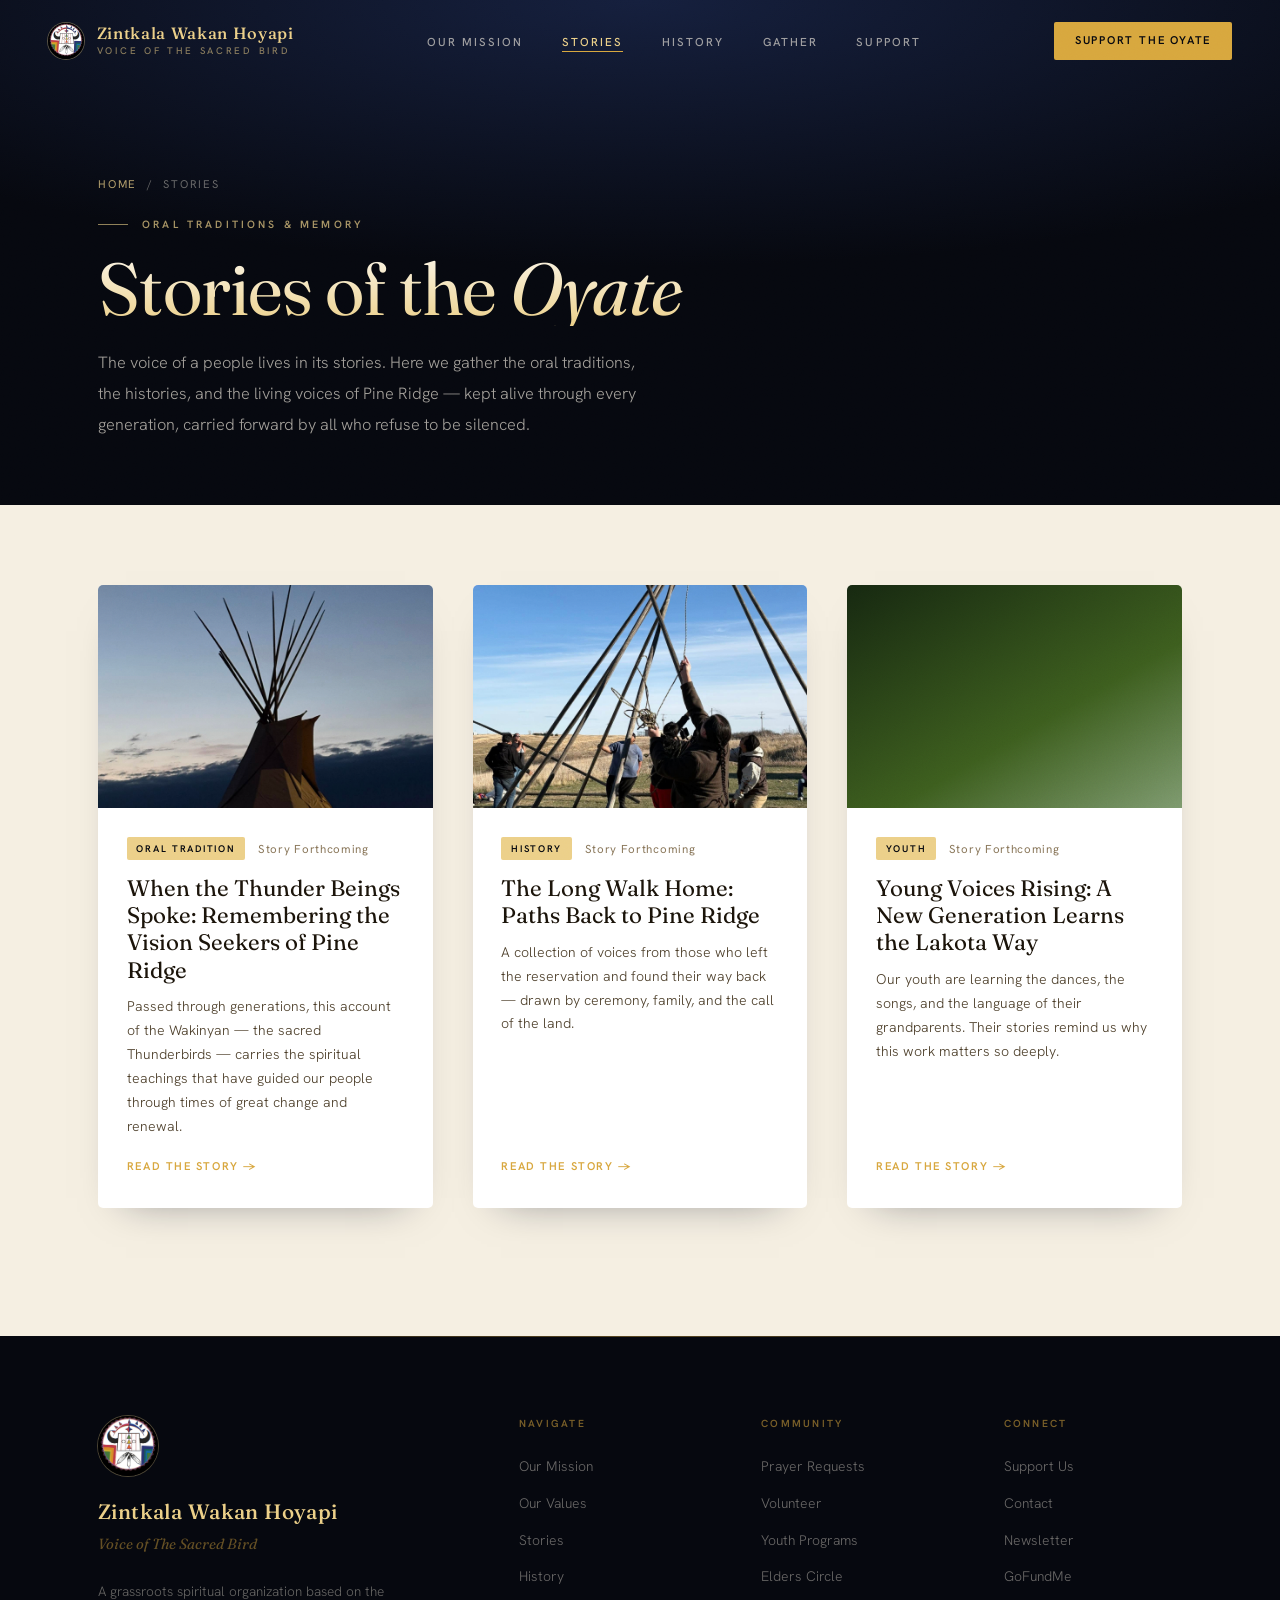
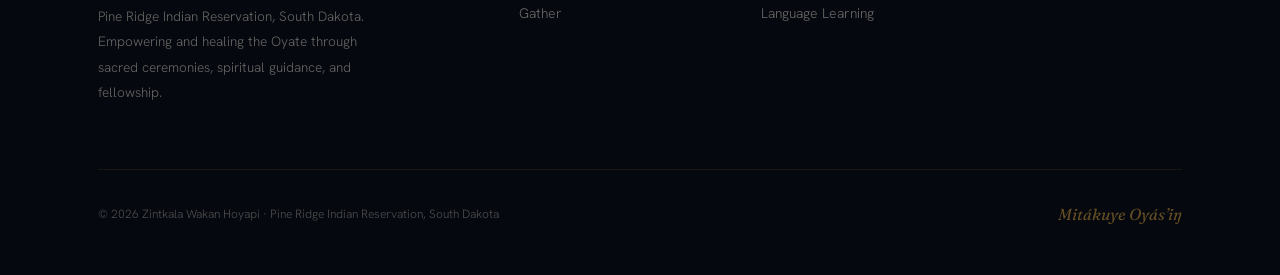
==== stories.html @ 6f2d91e9 "Redesign site (Prairie Nightfall aesthetic) + add Stories pages - Rebuild home with Fraunces/Hanken " ====
<!DOCTYPE html>
<html lang="en">
<head>
<meta charset="UTF-8">
<meta name="viewport" content="width=device-width, initial-scale=1.0">
<title>Stories of the Oyate — Zintkala Wakan Hoyapi</title>
<meta name="description" content="Oral traditions, history, and living voices from the Pine Ridge community — the stories of the Oyate, told by Zintkala Wakan Hoyapi.">
<link rel="icon" type="image/jpeg" href="assets/logo.jpg">
<link rel="preconnect" href="https://fonts.googleapis.com">
<link rel="preconnect" href="https://fonts.gstatic.com" crossorigin>
<link href="https://fonts.googleapis.com/css2?family=Fraunces:ital,opsz,wght@0,9..144,300;0,9..144,400;0,9..144,500;0,9..144,600;1,9..144,300;1,9..144,400;1,9..144,500&family=Hanken+Grotesk:wght@300;400;500;600;700&display=swap" rel="stylesheet">
<link rel="stylesheet" href="assets/styles.css">
</head>
<body>

<nav id="nav" class="scrolled">
  <a class="nav-wordmark" href="index.html" style="text-decoration:none;">
    <img class="nav-mark" src="assets/logo.jpg" alt="Zintkala Wakan Hoyapi emblem">
    <div class="nav-wordmark-text">Zintkala Wakan Hoyapi<span>Voice of The Sacred Bird</span></div>
  </a>
  <ul class="nav-links">
    <li><a href="index.html#mission">Our Mission</a></li>
    <li><a href="stories.html" class="active">Stories</a></li>
    <li><a href="index.html#history">History</a></li>
    <li><a href="index.html#events">Gather</a></li>
    <li><a href="index.html#support">Support</a></li>
  </ul>
  <a href="index.html#support" class="nav-donate">Support the Oyate</a>
</nav>

<header class="page-header">
  <div class="section-inner">
    <div class="breadcrumb"><a href="index.html">Home</a> &nbsp;/&nbsp; Stories</div>
    <div class="page-eyebrow">Oral Traditions &amp; Memory</div>
    <h1 class="page-title">Stories of the <em>Oyate</em></h1>
    <p class="page-lead">The voice of a people lives in its stories. Here we gather the oral traditions, the histories, and the living voices of Pine Ridge — kept alive through every generation, carried forward by all who refuse to be silenced.</p>
  </div>
</header>

<section id="article-index">
  <div class="section-inner">
    <div class="article-grid">

      <a class="article-card" href="stories/thunder-beings.html">
        <div class="article-thumb"><img src="assets/tipi-dusk.jpg" alt="A tipi against the dusk sky at Pine Ridge"></div>
        <div class="article-body">
          <div class="article-meta">
            <span class="article-tag">Oral Tradition</span>
            <span class="article-date">Story Forthcoming</span>
          </div>
          <h3 class="article-title">When the Thunder Beings Spoke: Remembering the Vision Seekers of Pine Ridge</h3>
          <p class="article-excerpt">Passed through generations, this account of the Wakinyan — the sacred Thunderbirds — carries the spiritual teachings that have guided our people through times of great change and renewal.</p>
          <span class="article-readmore">Read the Story &rarr;</span>
        </div>
      </a>

      <a class="article-card" href="stories/long-walk-home.html">
        <div class="article-thumb"><img src="assets/community-raising.jpg" alt="Community members raising the tipi poles together"></div>
        <div class="article-body">
          <div class="article-meta">
            <span class="article-tag">History</span>
            <span class="article-date">Story Forthcoming</span>
          </div>
          <h3 class="article-title">The Long Walk Home: Paths Back to Pine Ridge</h3>
          <p class="article-excerpt">A collection of voices from those who left the reservation and found their way back — drawn by ceremony, family, and the call of the land.</p>
          <span class="article-readmore">Read the Story &rarr;</span>
        </div>
      </a>

      <a class="article-card" href="stories/young-voices.html">
        <div class="article-thumb"><div style="background:linear-gradient(150deg,#162810 0%,#3d5e1e 60%,#7e9a6f 100%);"></div></div>
        <div class="article-body">
          <div class="article-meta">
            <span class="article-tag">Youth</span>
            <span class="article-date">Story Forthcoming</span>
          </div>
          <h3 class="article-title">Young Voices Rising: A New Generation Learns the Lakota Way</h3>
          <p class="article-excerpt">Our youth are learning the dances, the songs, and the language of their grandparents. Their stories remind us why this work matters so deeply.</p>
          <span class="article-readmore">Read the Story &rarr;</span>
        </div>
      </a>

    </div>
  </div>
</section>

<footer>
  <div class="footer-inner">
    <div class="footer-grid">
      <div>
        <img class="footer-logo" src="assets/logo.jpg" alt="Zintkala Wakan Hoyapi emblem">
        <div class="footer-brand-name">Zintkala Wakan Hoyapi</div>
        <div class="footer-brand-sub">Voice of The Sacred Bird</div>
        <p class="footer-about">A grassroots spiritual organization based on the Pine Ridge Indian Reservation, South Dakota. Empowering and healing the Oyate through sacred ceremonies, spiritual guidance, and fellowship.</p>
      </div>
      <div>
        <div class="footer-col-title">Navigate</div>
        <ul class="footer-links">
          <li><a href="index.html#mission">Our Mission</a></li>
          <li><a href="index.html#values">Our Values</a></li>
          <li><a href="stories.html">Stories</a></li>
          <li><a href="index.html#history">History</a></li>
          <li><a href="index.html#events">Gather</a></li>
        </ul>
      </div>
      <div>
        <div class="footer-col-title">Community</div>
        <ul class="footer-links">
          <li><a href="#">Prayer Requests</a></li>
          <li><a href="#">Volunteer</a></li>
          <li><a href="#">Youth Programs</a></li>
          <li><a href="#">Elders Circle</a></li>
          <li><a href="#">Language Learning</a></li>
        </ul>
      </div>
      <div>
        <div class="footer-col-title">Connect</div>
        <ul class="footer-links">
          <li><a href="index.html#support">Support Us</a></li>
          <li><a href="#">Contact</a></li>
          <li><a href="#">Newsletter</a></li>
          <li><a href="#">GoFundMe</a></li>
        </ul>
      </div>
    </div>
    <div class="footer-bottom">
      <p class="footer-legal">&copy; 2026 Zintkala Wakan Hoyapi · Pine Ridge Indian Reservation, South Dakota</p>
      <p class="footer-lakota">Mitákuye Oyásʼiŋ</p>
    </div>
  </div>
</footer>

<script>
  const nav = document.getElementById('nav');
  window.addEventListener('scroll', () => nav.classList.toggle('scrolled', window.scrollY > 10), { passive: true });
</script>
</body>
</html>
---- assets/styles.css ----
:root {
    /* Night */
    --night-0: #06080f;
    --night-1: #0a0f1f;
    --night-2: #111a33;
    --indigo:  #1a274d;
    /* Dawn */
    --ember:   #c8632a;
    --rose:    #bd6450;
    --gold:    #d8a73e;
    --gold-soft:#ecd089;
    --gold-pale:#f7ecc7;
    /* Earth / light */
    --bone:    #f5efe2;
    --bone-2:  #ece2cf;
    --sepia:   #efe3cd;
    --ink:     #1b140a;
    --ink-soft:#4a3c27;
    --ink-muted:#897659;
    --sage:    #7e9a6f;
    --line-dark: rgba(216,167,62,0.16);
    --line-light: rgba(74,60,39,0.14);
  }

  *, *::before, *::after { margin: 0; padding: 0; box-sizing: border-box; }
  html { scroll-behavior: smooth; -webkit-font-smoothing: antialiased; }
  body {
    font-family: 'Hanken Grotesk', sans-serif;
    background: var(--bone);
    color: var(--ink);
    overflow-x: hidden;
    line-height: 1.6;
  }
  ::selection { background: var(--gold); color: var(--night-0); }
  img, svg { display: block; max-width: 100%; }

  /* Film grain — atmosphere over everything */
  body::after {
    content: ''; position: fixed; inset: 0; z-index: 9000; pointer-events: none;
    opacity: 0.05; mix-blend-mode: overlay;
    background-image: url("data:image/svg+xml,%3Csvg xmlns='http://www.w3.org/2000/svg' width='160' height='160'%3E%3Cfilter id='n'%3E%3CfeTurbulence type='fractalNoise' baseFrequency='0.85' numOctaves='2' stitchTiles='stitch'/%3E%3C/filter%3E%3Crect width='100%25' height='100%25' filter='url(%23n)'/%3E%3C/svg%3E");
  }

  /* ============ NAV ============ */
  nav {
    position: fixed; top: 0; left: 0; right: 0; z-index: 200;
    padding: 1.4rem 3rem;
    display: flex; align-items: center; justify-content: space-between;
    transition: padding .5s ease, background .5s ease, border-color .5s ease, backdrop-filter .5s ease;
    border-bottom: 1px solid transparent;
  }
  nav.scrolled {
    padding: 0.9rem 3rem;
    background: rgba(8,11,20,0.82);
    backdrop-filter: blur(14px) saturate(1.2);
    border-bottom: 1px solid rgba(216,167,62,0.16);
  }
  .nav-wordmark { display:flex; align-items:center; gap:.8rem; }
  .nav-mark { width: 36px; height: 36px; flex-shrink:0; border-radius:50%; object-fit:cover; box-shadow:0 0 0 1px rgba(236,208,137,0.35); }
  .nav-wordmark-text { font-family: 'Fraunces', serif; font-size: 1.02rem; font-weight: 500; color: var(--gold-soft); letter-spacing: 0.04em; line-height: 1.1; }
  .nav-wordmark-text span { display: block; font-family:'Hanken Grotesk',sans-serif; font-style: normal; font-size: 0.6rem; font-weight:500; color: rgba(236,208,137,0.55); letter-spacing: 0.28em; text-transform: uppercase; margin-top: 3px; }
  .nav-links { display: flex; gap: 2.4rem; list-style: none; }
  .nav-links a { position:relative; font-size: 0.72rem; font-weight: 500; letter-spacing: 0.18em; text-transform: uppercase; color: rgba(245,239,226,0.62); text-decoration: none; transition: color 0.3s; padding-bottom:3px; }
  .nav-links a::after { content:''; position:absolute; left:0; bottom:0; width:0; height:1px; background:var(--gold); transition:width .35s ease; }
  .nav-links a:hover { color: var(--gold-soft); }
  .nav-links a:hover::after, .nav-links a.active::after { width:100%; }
  .nav-links a.active { color: var(--gold-soft); }
  .nav-donate {
    font-size: 0.7rem; font-weight: 600; letter-spacing: 0.16em; text-transform: uppercase;
    color: var(--night-0); background: var(--gold); padding: 0.6rem 1.3rem; border-radius: 2px;
    text-decoration: none; transition: transform .3s ease, box-shadow .3s ease, background .3s;
    box-shadow: 0 0 0 rgba(216,167,62,0);
  }
  .nav-donate:hover { background: var(--gold-soft); transform: translateY(-1px); box-shadow: 0 8px 24px -8px rgba(216,167,62,0.6); }

  /* ============ HERO ============ */
  .hero {
    min-height: 100vh; display: flex; flex-direction: column; align-items: center; justify-content: center;
    position: relative; text-align: center; padding: 9rem 2rem 6rem;
    background: var(--night-0);
    overflow: hidden;
  }
  /* tipi-at-dusk photo, parallaxed */
  .hero-bg { position:absolute; inset:-8% 0 0 0; will-change: transform;
    background: url('assets/tipi-dusk.jpg') center 58% / cover no-repeat; }
  /* gradient scrim keeps type legible + deepens the dusk */
  .hero-scrim { position:absolute; inset:0; pointer-events:none;
    background:
      linear-gradient(180deg, rgba(6,8,15,0.82) 0%, rgba(6,8,15,0.32) 30%, rgba(6,8,15,0.42) 62%, rgba(6,8,15,0.93) 100%),
      radial-gradient(120% 80% at 50% 116%, rgba(200,99,42,0.30) 0%, rgba(189,100,80,0) 52%); }

  .hero-content { position: relative; z-index: 3; display:flex; flex-direction:column; align-items:center; }
  .hero-bird { position:relative; margin-bottom: 2rem; animation: float 7s ease-in-out infinite; }
  @keyframes float { 0%,100%{transform:translateY(0)} 50%{transform:translateY(-14px)} }
  .hero-logo { width: 124px; height: 124px; border-radius: 50%; object-fit: cover;
    box-shadow: 0 0 0 1px rgba(236,208,137,0.45), 0 0 60px -6px rgba(216,167,62,0.55), 0 18px 40px -10px rgba(0,0,0,0.6); }
  .hero-logo-ring { position:absolute; top:50%; left:50%; width:152px; height:152px; transform:translate(-50%,-50%);
    border:1px solid rgba(236,208,137,0.28); border-radius:50%; animation: ring-pulse 4.5s ease-in-out infinite; }
  @keyframes ring-pulse { 0%,100%{opacity:.55; transform:translate(-50%,-50%) scale(1)} 50%{opacity:1; transform:translate(-50%,-50%) scale(1.04)} }

  .hero-eyebrow {
    font-size: 0.68rem; font-weight: 600; letter-spacing: 0.4em; text-transform: uppercase;
    color: rgba(236,208,137,0.7); margin-bottom: 1.8rem;
    display:flex; align-items:center; gap:14px;
  }
  .hero-eyebrow::before, .hero-eyebrow::after { content:''; width:30px; height:1px; background:rgba(236,208,137,0.4); }

  .hero-title { font-family:'Fraunces', serif; font-weight: 400; font-optical-sizing:auto;
    font-size: clamp(2.9rem, 8vw, 6.8rem); line-height: 0.98; letter-spacing: -0.01em;
    color: var(--bone);
    background: linear-gradient(180deg, #fbf6ea 0%, #ecd089 100%);
    -webkit-background-clip: text; background-clip: text; -webkit-text-fill-color: transparent;
  }
  .hero-title .line { display:block; overflow:hidden; }
  .hero-title .line > span { display:block; }
  .hero-sub { font-family:'Fraunces', serif; font-style: italic; font-weight: 400;
    font-size: clamp(1.15rem, 2.6vw, 1.75rem); color: var(--gold-soft);
    letter-spacing: 0.04em; margin-top: 0.7rem; }
  .hero-intro { font-size: 1rem; font-weight: 300; color: rgba(245,239,226,0.72); max-width: 540px;
    line-height: 1.9; margin-top: 2.2rem; }
  .hero-cta-group { display: flex; gap: 1rem; justify-content: center; margin-top: 2.6rem; flex-wrap:wrap; }

  .btn-primary { font-size: 0.74rem; font-weight: 600; letter-spacing: 0.16em; text-transform: uppercase;
    color: var(--night-0); background: var(--gold); padding: 0.95rem 2.3rem; border-radius: 2px;
    text-decoration: none; transition: transform .3s ease, box-shadow .3s ease, background .3s; display:inline-block; border:none; cursor:pointer; }
  .btn-primary:hover { background: var(--gold-soft); transform: translateY(-2px); box-shadow:0 14px 30px -12px rgba(216,167,62,0.65); }
  .btn-outline { font-size: 0.74rem; font-weight: 500; letter-spacing: 0.16em; text-transform: uppercase;
    color: rgba(245,239,226,0.85); background: transparent; padding: 0.95rem 2.3rem; border-radius: 2px;
    text-decoration: none; border: 1px solid rgba(245,239,226,0.28); transition: all 0.3s; display:inline-block; }
  .btn-outline:hover { border-color: var(--gold-soft); color: var(--gold-soft); transform: translateY(-2px); }

  .scroll-hint { position: absolute; bottom: 2.2rem; left: 50%; transform: translateX(-50%);
    display: flex; flex-direction: column; align-items: center; gap: 8px; z-index:3; }
  .scroll-hint span { font-size: 0.6rem; letter-spacing: 0.3em; text-transform: uppercase; color: rgba(236,208,137,0.55); }
  .scroll-line { width: 1px; height: 44px; background: linear-gradient(to bottom, rgba(236,208,137,0.7), transparent); position:relative; overflow:hidden; }
  .scroll-line::after { content:''; position:absolute; top:-50%; left:0; width:100%; height:50%; background:var(--gold-soft); animation:scroll-run 2.2s cubic-bezier(.7,0,.3,1) infinite; }
  @keyframes scroll-run { 0%{top:-50%} 100%{top:100%} }

  /* ============ SECTION SCAFFOLD ============ */
  section { position: relative; }
  .section-inner { max-width: 1180px; margin: 0 auto; padding: 0 3rem; }
  .section-label { font-size: 0.66rem; font-weight: 600; letter-spacing: 0.26em; text-transform: uppercase;
    color: var(--gold); margin-bottom: 1.4rem; display: flex; align-items: center; gap: 14px; }
  .section-label::before { content: ''; width: 30px; height: 1px; background: var(--gold); flex-shrink: 0; }
  .section-heading { font-family: 'Fraunces', serif; font-weight: 400; line-height: 1.08; letter-spacing:-0.01em; }
  .lead-dawn { color: var(--gold); }

  /* dawn horizon divider that recurs between sections */
  .horizon-rule { height:1px; background:linear-gradient(to right, transparent, rgba(216,167,62,0.55), transparent); position:relative; }

  /* ============ MISSION ============ */
  #mission { background: var(--bone); padding: 9rem 0; position:relative; }
  #mission .ghost-num { position:absolute; top:5rem; right:3rem; font-family:'Fraunces',serif; font-weight:300; font-size:13rem; line-height:1; color:rgba(74,60,39,0.05); pointer-events:none; z-index:0; }
  .mission-layout { display: grid; grid-template-columns: 1.05fr 0.95fr; gap: 5rem; align-items: center; position:relative; z-index:1; }
  .mission-text .section-heading { font-size: clamp(2.3rem, 4vw, 3.6rem); color: var(--ink); margin-bottom: 2rem; }
  .mission-text .section-heading em { font-style: italic; color: var(--indigo); }
  .mission-text p { font-size: 1rem; font-weight: 300; line-height: 1.95; color: var(--ink-soft); margin-bottom: 1.2rem; }
  .mission-figure { position:relative; }
  .mission-figure svg, .mission-photo { border-radius: 4px; box-shadow: 0 30px 60px -30px rgba(11,18,40,0.55); }
  .mission-photo { width: 100%; aspect-ratio: 4 / 5; object-fit: cover; object-position: center 35%; display: block; }
  .figure-caption { position:absolute; bottom:-1px; left:-1px; right:-1px;
    background:linear-gradient(to top, rgba(6,8,15,0.85), transparent);
    padding:2rem 1.5rem 1.2rem; border-radius:0 0 4px 4px;
    font-size:0.72rem; letter-spacing:0.18em; text-transform:uppercase; color:rgba(236,208,137,0.7); }

  /* ============ VALUES (editorial list) ============ */
  #values { background: var(--night-1); padding: 8rem 0; overflow: hidden; position:relative;
    background-image: radial-gradient(110% 70% at 50% 0%, rgba(26,39,77,0.9) 0%, var(--night-1) 60%); }
  #values .section-label { color: rgba(236,208,137,0.8); }
  #values .section-label::before { background: rgba(236,208,137,0.8); }
  .values-head { display:flex; justify-content:space-between; align-items:flex-end; flex-wrap:wrap; gap:2rem; margin-bottom: 3.5rem; }
  .values-head .section-heading { font-size: clamp(2.1rem, 3.4vw, 3rem); color: var(--bone); max-width: 16ch; }
  .values-head .section-heading em { font-style:italic; color:var(--gold-soft); }
  .values-head p { font-size:0.92rem; font-weight:300; color:rgba(245,239,226,0.5); max-width:32ch; line-height:1.8; }

  .value-row { display: grid; grid-template-columns: 4.5rem 1fr 2.5fr auto; gap: 2rem; align-items: center;
    padding: 2.2rem 1.5rem; border-top: 1px solid var(--line-dark); position:relative;
    transition: background .4s ease, padding-left .4s ease; cursor: default; }
  .value-row:last-child { border-bottom: 1px solid var(--line-dark); }
  .value-row::before { content:''; position:absolute; left:0; top:0; bottom:0; width:2px; background:var(--gold); transform:scaleY(0); transform-origin:top; transition:transform .4s ease; }
  .value-row:hover { background: rgba(26,39,77,0.5); padding-left: 2.2rem; }
  .value-row:hover::before { transform:scaleY(1); }
  .value-index { font-family:'Fraunces',serif; font-weight:300; font-size:1.6rem; color:rgba(236,208,137,0.45); transition:color .4s; }
  .value-row:hover .value-index { color:var(--gold); }
  .value-term { font-family:'Fraunces',serif; font-weight:400; font-size:1.7rem; color:var(--gold-soft); line-height:1.15; }
  .value-term span { display:block; font-family:'Hanken Grotesk',sans-serif; font-size:0.64rem; font-weight:600; letter-spacing:0.22em; text-transform:uppercase; color:rgba(245,239,226,0.4); margin-top:0.4rem; }
  .value-desc { font-size: 0.92rem; font-weight: 300; color: rgba(245,239,226,0.62); line-height: 1.8; }
  .value-glyph { width: 46px; height: 46px; opacity:0.85; transition:transform .4s ease; }
  .value-row:hover .value-glyph { transform: rotate(8deg) scale(1.08); }

  /* ============ STORIES (magazine) ============ */
  #stories { background: var(--bone); padding: 9rem 0; }
  .stories-header { display: flex; justify-content: space-between; align-items: flex-end; margin-bottom: 3.5rem; gap:2rem; flex-wrap:wrap; }
  .stories-heading { font-size: clamp(2.3rem, 4vw, 3.6rem); color: var(--ink); }
  .stories-heading em { font-style: italic; color: var(--sage); display: block; }
  .view-all { font-size: 0.72rem; font-weight: 600; letter-spacing: 0.16em; text-transform: uppercase;
    color: var(--gold); text-decoration: none; border-bottom: 1px solid rgba(216,167,62,0.4);
    padding-bottom: 3px; transition: gap .3s, color .3s; white-space: nowrap; display:inline-flex; gap:6px; align-items:center; }
  .view-all:hover { color: var(--ember); gap:12px; }
  .stories-grid { display: grid; grid-template-columns: 1.5fr 1fr; gap: 1.5rem; }
  .stories-col { display:flex; flex-direction:column; gap:1.5rem; }
  .story-card { position: relative; overflow: hidden; border-radius: 4px; cursor: pointer;
    box-shadow: 0 16px 36px -24px rgba(11,18,40,0.5); transition: transform .45s cubic-bezier(.2,.7,.3,1), box-shadow .45s; }
  .story-card:hover { transform: translateY(-5px); box-shadow: 0 28px 50px -24px rgba(11,18,40,0.6); }
  .story-media { position:absolute; inset:0; transition: transform .7s cubic-bezier(.2,.7,.3,1); }
  .story-card:hover .story-media { transform: scale(1.06); }
  .story-card.featured { min-height: 520px; display:flex; }
  .story-card.small { min-height: 248px; display:flex; }
  .story-overlay { position: relative; z-index:2; margin-top:auto; width:100%;
    padding: 2.4rem 2rem 2rem; background: linear-gradient(to top, rgba(6,8,15,0.92) 8%, rgba(6,8,15,0.55) 55%, transparent); }
  .story-tag { display:inline-block; font-size: 0.6rem; font-weight: 600; letter-spacing: 0.2em; text-transform: uppercase;
    color: var(--night-0); background: var(--gold-soft); padding: 0.3rem 0.7rem; border-radius:2px; margin-bottom: 0.9rem; }
  .story-title { font-family: 'Fraunces', serif; font-weight: 400; color: var(--bone); line-height: 1.18; margin-bottom: 0.7rem; }
  .story-card.featured .story-title { font-size: 1.9rem; }
  .story-card.small .story-title { font-size: 1.2rem; }
  .story-excerpt { font-size: 0.85rem; font-weight: 300; color: rgba(245,239,226,0.62); line-height: 1.7; }
  .story-card.small .story-excerpt { display:none; }

  /* ============ HISTORY (dramatic, dark sepia) ============ */
  #history { background: var(--night-0); padding: 9rem 0; position:relative;
    background-image: radial-gradient(100% 60% at 80% 0%, rgba(200,99,42,0.1) 0%, transparent 55%); }
  #history .section-label { color: rgba(236,208,137,0.8); }
  #history .section-label::before { background: rgba(236,208,137,0.8); }
  .history-layout { display: grid; grid-template-columns: 0.9fr 1.1fr; gap: 5rem; align-items: start; }
  .history-text { position:sticky; top: 7rem; }
  .history-text .section-heading { font-size: clamp(2.1rem, 3.4vw, 3rem); color: var(--bone); margin-bottom: 2rem; }
  .history-text .section-heading em { font-style: italic; color: var(--ember); display: block; }
  .history-text p { font-size: 0.96rem; font-weight: 300; line-height: 1.95; color: rgba(245,239,226,0.6); margin-bottom: 1.2rem; }
  .timeline { position: relative; padding-left: 2.5rem; }
  .timeline::before { content: ''; position: absolute; top: 10px; left: 0; bottom: 10px; width: 1px;
    background: linear-gradient(to bottom, var(--gold), rgba(216,167,62,0.08)); }
  .timeline-item { position: relative; padding-bottom: 3rem; }
  .timeline-item:last-child { padding-bottom: 0; }
  .timeline-item::before { content: ''; position: absolute; left: -2.5rem; top: 12px; width: 11px; height: 11px;
    border-radius: 50%; background: var(--night-0); border:1px solid var(--gold); transform: translateX(-5px); transition: box-shadow .4s; }
  .timeline-item:hover::before { background: var(--gold); box-shadow: 0 0 16px 2px rgba(216,167,62,0.6); }
  .timeline-year { font-family:'Fraunces',serif; font-weight:300; font-size: 1.5rem; color: var(--gold-soft); margin-bottom: 0.3rem; line-height:1; }
  .timeline-event { font-family: 'Fraunces', serif; font-style:italic; font-size: 1.15rem; font-weight: 400; color: var(--bone); margin-bottom: 0.5rem; }
  .timeline-desc { font-size: 0.88rem; font-weight: 300; color: rgba(245,239,226,0.5); line-height: 1.8; }

  /* ============ EVENTS ============ */
  #events { background: var(--night-2); padding: 8rem 0; position:relative;
    background-image: radial-gradient(110% 70% at 50% 120%, rgba(200,99,42,0.16) 0%, transparent 55%); }
  #events .section-label { color: rgba(236,208,137,0.8); }
  #events .section-label::before { background: rgba(236,208,137,0.8); }
  .events-heading { font-size: clamp(2.1rem, 3.4vw, 3rem); color: var(--bone); margin-bottom: 3.5rem; }
  .events-heading em { font-style:italic; color:var(--gold-soft); }
  .events-list { display: flex; flex-direction: column; }
  .event-row { display: grid; grid-template-columns: 90px 1fr auto; align-items: center; gap: 2.5rem;
    padding: 1.9rem 1.5rem; border-top: 1px solid var(--line-dark); transition: background .35s, padding-left .35s; cursor: pointer; }
  .event-row:last-child { border-bottom: 1px solid var(--line-dark); }
  .event-row:hover { background: rgba(26,39,77,0.45); padding-left: 2.2rem; }
  .event-date { text-align: center; border-right:1px solid var(--line-dark); padding-right:1rem; }
  .event-day { font-family: 'Fraunces', serif; font-size: 2.6rem; font-weight: 300; color: var(--gold-soft); line-height: 0.9; }
  .event-month { font-size: 0.62rem; font-weight: 600; letter-spacing: 0.22em; text-transform: uppercase; color: rgba(236,208,137,0.55); margin-top:4px; }
  .event-tag { font-size: 0.62rem; font-weight: 600; letter-spacing: 0.18em; text-transform: uppercase; color: var(--sage); margin-bottom: 0.4rem; }
  .event-name { font-family: 'Fraunces', serif; font-size: 1.3rem; font-weight: 400; color: var(--bone); margin-bottom: 0.25rem; }
  .event-location { font-size: 0.84rem; font-weight: 300; color: rgba(245,239,226,0.45); }
  .event-arrow { color: rgba(216,167,62,0.45); font-size: 1.2rem; transition: color .3s, transform .3s; }
  .event-row:hover .event-arrow { color: var(--gold-soft); transform: translateX(6px); }

  /* ============ SUPPORT ============ */
  #support { background: var(--bone); padding: 9rem 0; }
  .support-layout { display: grid; grid-template-columns: 1fr 1fr; gap: 5rem; align-items: center; }
  .support-text .section-heading { font-size: clamp(2.3rem, 4vw, 3.4rem); color: var(--ink); margin-bottom: 1.6rem; }
  .support-text .section-heading em { font-style: italic; color: var(--indigo); }
  .support-text p { font-size: 1rem; font-weight: 300; line-height: 1.95; color: var(--ink-soft); margin-bottom: 1.2rem; }
  .support-quote { margin-top: 2rem; padding: 1.6rem 2rem; border-left: 3px solid var(--gold);
    background: rgba(216,167,62,0.07); }
  .support-quote p { font-family: 'Fraunces', serif; font-size: 1.3rem; font-style: italic; color: var(--ink);
    font-weight: 400; line-height: 1.55; margin: 0; }
  .support-form-panel { background: var(--night-1); padding: 3rem; border-radius: 6px; position: relative; overflow: hidden;
    box-shadow: 0 40px 80px -40px rgba(11,18,40,0.6); }
  .support-form-panel::before { content: ''; position: absolute; top: 0; left: 0; right: 0; height: 3px;
    background: linear-gradient(to right, var(--ember), var(--gold), var(--sage)); }
  .form-heading { font-family: 'Fraunces', serif; font-size: 1.7rem; font-weight: 400; color: var(--bone); margin-bottom: 0.4rem; }
  .form-sub { font-size: 0.82rem; color: rgba(245,239,226,0.45); margin-bottom: 2rem; font-weight: 300; }
  .amount-grid { display: grid; grid-template-columns: repeat(3, 1fr); gap: 8px; margin-bottom: 1.5rem; }
  .amount-btn { padding: 0.85rem; text-align: center; font-family: 'Fraunces', serif; font-size: 1.15rem; font-weight: 400;
    color: rgba(245,239,226,0.72); background: rgba(255,255,255,0.05); border: 1px solid rgba(216,167,62,0.2);
    border-radius: 3px; cursor: pointer; transition: all 0.2s; }
  .amount-btn:hover, .amount-btn.active { background: rgba(216,167,62,0.16); border-color: var(--gold); color: var(--gold-soft); }
  .form-input { width: 100%; padding: 0.9rem 1rem; background: rgba(255,255,255,0.05); border: 1px solid rgba(216,167,62,0.2);
    border-radius: 3px; color: var(--bone); font-family: 'Hanken Grotesk', sans-serif; font-size: 0.9rem; font-weight: 300;
    margin-bottom: 1rem; outline: none; transition: border-color 0.2s, background .2s; }
  .form-input::placeholder { color: rgba(245,239,226,0.3); }
  .form-input:focus { border-color: var(--gold); background: rgba(255,255,255,0.08); }
  .donate-submit { width: 100%; padding: 1.05rem; background: var(--gold); color: var(--night-0);
    font-family: 'Hanken Grotesk', sans-serif; font-size: 0.78rem; font-weight: 700; letter-spacing: 0.16em;
    text-transform: uppercase; border: none; border-radius: 3px; cursor: pointer; transition: background 0.3s, transform .3s; }
  .donate-submit:hover { background: var(--gold-soft); transform: translateY(-1px); }
  .form-fine { font-size: 0.7rem; color: rgba(245,239,226,0.3); text-align: center; margin-top: 1rem; line-height: 1.6; }

  /* ============ FOOTER ============ */
  footer { background: var(--night-0); padding: 5rem 0 3rem; position:relative; }
  footer::before { content:''; position:absolute; top:0; left:0; right:0; height:1px;
    background:linear-gradient(to right, transparent, rgba(216,167,62,0.4), transparent); }
  .footer-inner { max-width: 1180px; margin: 0 auto; padding: 0 3rem; }
  .footer-grid { display: grid; grid-template-columns: 2fr 1fr 1fr 1fr; gap: 4rem; margin-bottom: 4rem; }
  .footer-logo { width: 60px; height: 60px; border-radius: 50%; object-fit: cover; margin-bottom: 1.2rem; box-shadow: 0 0 0 1px rgba(236,208,137,0.3); }
  .footer-brand-name { font-family: 'Fraunces', serif; font-size: 1.3rem; font-weight: 500; color: var(--gold-soft); letter-spacing: 0.02em; margin-bottom: 0.3rem; }
  .footer-brand-sub { font-style: italic; font-family: 'Fraunces', serif; font-size: 0.92rem; color: rgba(216,167,62,0.45); margin-bottom: 1.4rem; }
  .footer-about { font-size: 0.85rem; font-weight: 300; color: rgba(245,239,226,0.4); line-height: 1.85; max-width: 300px; }
  .footer-col-title { font-size: 0.64rem; font-weight: 600; letter-spacing: 0.22em; text-transform: uppercase; color: rgba(216,167,62,0.55); margin-bottom: 1.3rem; }
  .footer-links { list-style: none; display: flex; flex-direction: column; gap: 0.7rem; }
  .footer-links a { font-size: 0.87rem; font-weight: 300; color: rgba(245,239,226,0.42); text-decoration: none; transition: color 0.2s, padding-left .2s; }
  .footer-links a:hover { color: var(--gold-soft); padding-left: 4px; }
  .footer-bottom { padding-top: 2rem; border-top: 1px solid rgba(216,167,62,0.1); display: flex; justify-content: space-between; align-items: center; gap:1rem; flex-wrap:wrap; }
  .footer-legal { font-size: 0.75rem; color: rgba(245,239,226,0.3); font-weight: 300; }
  .footer-lakota { font-family: 'Fraunces', serif; font-style: italic; font-size: 1rem; color: rgba(216,167,62,0.45); }

  /* ============ SECTION DOT NAV ============ */
  .dot-nav { position: fixed; right: 1.6rem; top: 50%; transform: translateY(-50%); z-index: 150;
    display: flex; flex-direction: column; gap: 1rem; }
  .dot-nav a { width: 8px; height: 8px; border-radius: 50%; background: rgba(137,118,89,0.4);
    transition: all .3s; position: relative; }
  .dot-nav a.active { background: var(--gold); transform: scale(1.3); box-shadow:0 0 10px rgba(216,167,62,0.6); }
  .dot-nav a::after { content: attr(data-label); position: absolute; right: 20px; top: 50%; transform: translateY(-50%);
    font-size: 0.62rem; letter-spacing: 0.14em; text-transform: uppercase; color: var(--ink-muted);
    white-space: nowrap; opacity: 0; pointer-events: none; transition: opacity .3s; }
  .dot-nav a:hover::after { opacity: 1; }

  /* ============ REVEAL ============ */
  .reveal { opacity: 0; transform: translateY(28px); transition: opacity 0.9s cubic-bezier(.2,.7,.3,1), transform 0.9s cubic-bezier(.2,.7,.3,1); }
  .reveal.visible { opacity: 1; transform: none; }

  /* ============ HERO LOAD ============ */
  .hero-bird, .hero-eyebrow, .hero-title .line > span, .hero-sub, .hero-intro, .hero-cta-group {
    opacity: 0; transform: translateY(26px); animation: heroIn 1s cubic-bezier(.2,.7,.3,1) forwards; }
  .hero-bird { animation-delay: .1s; }
  .hero-eyebrow { animation-delay: .35s; }
  .hero-title .line:nth-child(1) > span { animation-delay: .5s; }
  .hero-title .line:nth-child(2) > span { animation-delay: .62s; }
  .hero-sub { animation-delay: .8s; }
  .hero-intro { animation-delay: .95s; }
  .hero-cta-group { animation-delay: 1.1s; }
  @keyframes heroIn { to { opacity: 1; transform: none; } }

  @media (prefers-reduced-motion: reduce) {
    *, *::before, *::after { animation: none !important; transition: none !important; }
    .reveal { opacity:1; transform:none; }
  }

  /* ============ RESPONSIVE ============ */
  @media (max-width: 1000px) {
    .dot-nav { display: none; }
    .stories-grid { grid-template-columns: 1fr; }
    .history-text { position: static; }
  }
  @media (max-width: 860px) {
    nav, nav.scrolled { padding: 1rem 1.4rem; }
    .nav-links { display: none; }
    .section-inner { padding: 0 1.5rem; }
    .mission-layout, .history-layout, .support-layout { grid-template-columns: 1fr; gap: 3rem; }
    #mission .ghost-num { font-size: 7rem; top: 2rem; right: 1rem; }
    .value-row { grid-template-columns: 3rem 1fr; gap: 1rem 1.5rem; padding: 1.8rem 0; }
    .value-row .value-desc { grid-column: 2 / -1; }
    .value-glyph { display: none; }
    .value-row:hover { padding-left: 0.8rem; }
    .footer-grid { grid-template-columns: 1fr 1fr; gap: 2.5rem; }
    .event-row { grid-template-columns: 70px 1fr; gap: 1.3rem; }
    .event-arrow { display: none; }
  }

  /* ============ SUBPAGE HEADER ============ */
  .page-header { position:relative; padding: 11rem 0 4rem; background: var(--night-0); overflow:hidden;
    background-image: radial-gradient(120% 85% at 50% 0%, rgba(26,39,77,0.75), var(--night-0) 62%); }
  .page-header .section-inner { position:relative; z-index:2; }
  .breadcrumb { font-size:0.7rem; letter-spacing:0.16em; text-transform:uppercase; color:rgba(245,239,226,0.4); margin-bottom:1.4rem; }
  .breadcrumb a { color:rgba(236,208,137,0.75); text-decoration:none; }
  .breadcrumb a:hover { color:var(--gold-soft); }
  .page-eyebrow { font-size:0.66rem; font-weight:600; letter-spacing:0.3em; text-transform:uppercase; color:rgba(236,208,137,0.7); margin-bottom:1.1rem; display:flex; align-items:center; gap:14px; }
  .page-eyebrow::before { content:''; width:30px; height:1px; background:rgba(236,208,137,0.6); }
  .page-title { font-family:'Fraunces',serif; font-weight:400; font-size:clamp(2.6rem,6vw,4.6rem); line-height:1.02; letter-spacing:-0.01em;
    color:var(--bone); background:linear-gradient(180deg,#fbf6ea,#ecd089); -webkit-background-clip:text; background-clip:text; -webkit-text-fill-color:transparent; }
  .page-title em { font-style:italic; }
  .page-lead { font-size:1.02rem; font-weight:300; color:rgba(245,239,226,0.66); max-width:62ch; line-height:1.9; margin-top:1.4rem; }

  /* ============ ARTICLE INDEX ============ */
  #article-index { background: var(--bone); padding: 5rem 0 8rem; }
  .article-grid { display:grid; grid-template-columns:repeat(auto-fill,minmax(320px,1fr)); gap:2.5rem; }
  .article-card { display:flex; flex-direction:column; background:#fff; border-radius:5px; overflow:hidden; text-decoration:none;
    box-shadow:0 18px 40px -28px rgba(11,18,40,0.5); transition:transform .4s cubic-bezier(.2,.7,.3,1), box-shadow .4s; }
  .article-card:hover { transform:translateY(-6px); box-shadow:0 30px 55px -28px rgba(11,18,40,0.55); }
  .article-thumb { aspect-ratio:3/2; position:relative; overflow:hidden; }
  .article-thumb > div, .article-thumb > img { position:absolute; inset:0; width:100%; height:100%; object-fit:cover; transition:transform .7s cubic-bezier(.2,.7,.3,1); }
  .article-card:hover .article-thumb > div, .article-card:hover .article-thumb > img { transform:scale(1.07); }
  .article-body { padding:1.8rem 1.8rem 2rem; display:flex; flex-direction:column; flex:1; }
  .article-meta { display:flex; gap:0.8rem; align-items:center; margin-bottom:0.9rem; }
  .article-tag { font-size:0.6rem; font-weight:600; letter-spacing:0.18em; text-transform:uppercase; color:var(--night-0); background:var(--gold-soft); padding:0.25rem 0.6rem; border-radius:2px; }
  .article-date { font-size:0.72rem; letter-spacing:0.06em; color:var(--ink-muted); }
  .article-card .article-title { font-family:'Fraunces',serif; font-weight:400; font-size:1.4rem; line-height:1.22; color:var(--ink); margin-bottom:0.7rem; }
  .article-card .article-excerpt { font-size:0.88rem; font-weight:300; color:var(--ink-soft); line-height:1.7; margin-bottom:1.2rem; }
  .article-readmore { margin-top:auto; font-size:0.7rem; font-weight:600; letter-spacing:0.14em; text-transform:uppercase; color:var(--gold); display:inline-flex; gap:6px; transition:gap .3s, color .3s; }
  .article-card:hover .article-readmore { gap:12px; color:var(--ember); }

  /* ============ ARTICLE (single) ============ */
  .article-hero { position:relative; height:58vh; min-height:400px; overflow:hidden; background:var(--night-1); display:flex; align-items:flex-end; }
  .article-hero-media { position:absolute; inset:0; width:100%; height:100%; object-fit:cover; }
  .article-hero-scrim { position:absolute; inset:0; background:linear-gradient(180deg, rgba(6,8,15,0.55) 0%, rgba(6,8,15,0.2) 38%, rgba(6,8,15,0.93) 100%); }
  .article-hero .section-inner { position:relative; z-index:2; padding-bottom:3rem; }
  .article-hero .article-tag { display:inline-block; margin-bottom:1.1rem; }
  .article-hero h1 { font-family:'Fraunces',serif; font-weight:400; font-size:clamp(2rem,4.6vw,3.5rem); line-height:1.08; letter-spacing:-0.01em; color:var(--bone); max-width:22ch; }
  .article-hero .article-byline { color:rgba(236,208,137,0.72); margin-top:1.1rem; font-size:0.78rem; letter-spacing:0.08em; }
  .article-wrap { background:var(--bone); padding:4.5rem 0 7rem; }
  .prose { max-width:720px; margin:0 auto; padding:0 1.5rem; }
  .prose p { font-size:1.06rem; font-weight:300; line-height:1.95; color:var(--ink-soft); margin-bottom:1.5rem; }
  .prose p.lead-para::first-letter { font-family:'Fraunces',serif; font-weight:400; float:left; font-size:4.4rem; line-height:0.74; padding:0.32rem 0.7rem 0 0; color:var(--ember); }
  .prose h2 { font-family:'Fraunces',serif; font-weight:400; font-size:1.85rem; color:var(--ink); margin:2.8rem 0 1rem; }
  .prose blockquote { margin:2.4rem 0; padding:0.4rem 0 0.4rem 2rem; border-left:3px solid var(--gold);
    font-family:'Fraunces',serif; font-style:italic; font-size:1.45rem; line-height:1.5; color:var(--ink); }
  .prose .lakota { font-style:italic; color:var(--indigo); }
  .draft-note { max-width:720px; margin:2.5rem auto 0; padding:1.4rem 1.6rem; background:rgba(216,167,62,0.08);
    border:1px dashed rgba(216,167,62,0.5); border-radius:4px; font-size:0.9rem; color:var(--ink-soft); line-height:1.7; }
  .draft-note strong { color:var(--ink); }
  .article-foot { max-width:720px; margin:3.5rem auto 0; padding:2rem 1.5rem 0; border-top:1px solid var(--line-light); display:flex; justify-content:space-between; gap:1rem; flex-wrap:wrap; align-items:center; }
  .back-link { font-size:0.74rem; font-weight:600; letter-spacing:0.14em; text-transform:uppercase; color:var(--gold); text-decoration:none; display:inline-flex; gap:6px; transition:gap .3s, color .3s; }
  .back-link:hover { color:var(--ember); gap:12px; }

  /* story cards as links on the home page */
  a.story-card { text-decoration:none; }

  @media (max-width:860px){
    .page-header { padding: 8rem 0 3rem; }
    .article-hero { height:48vh; }
  }
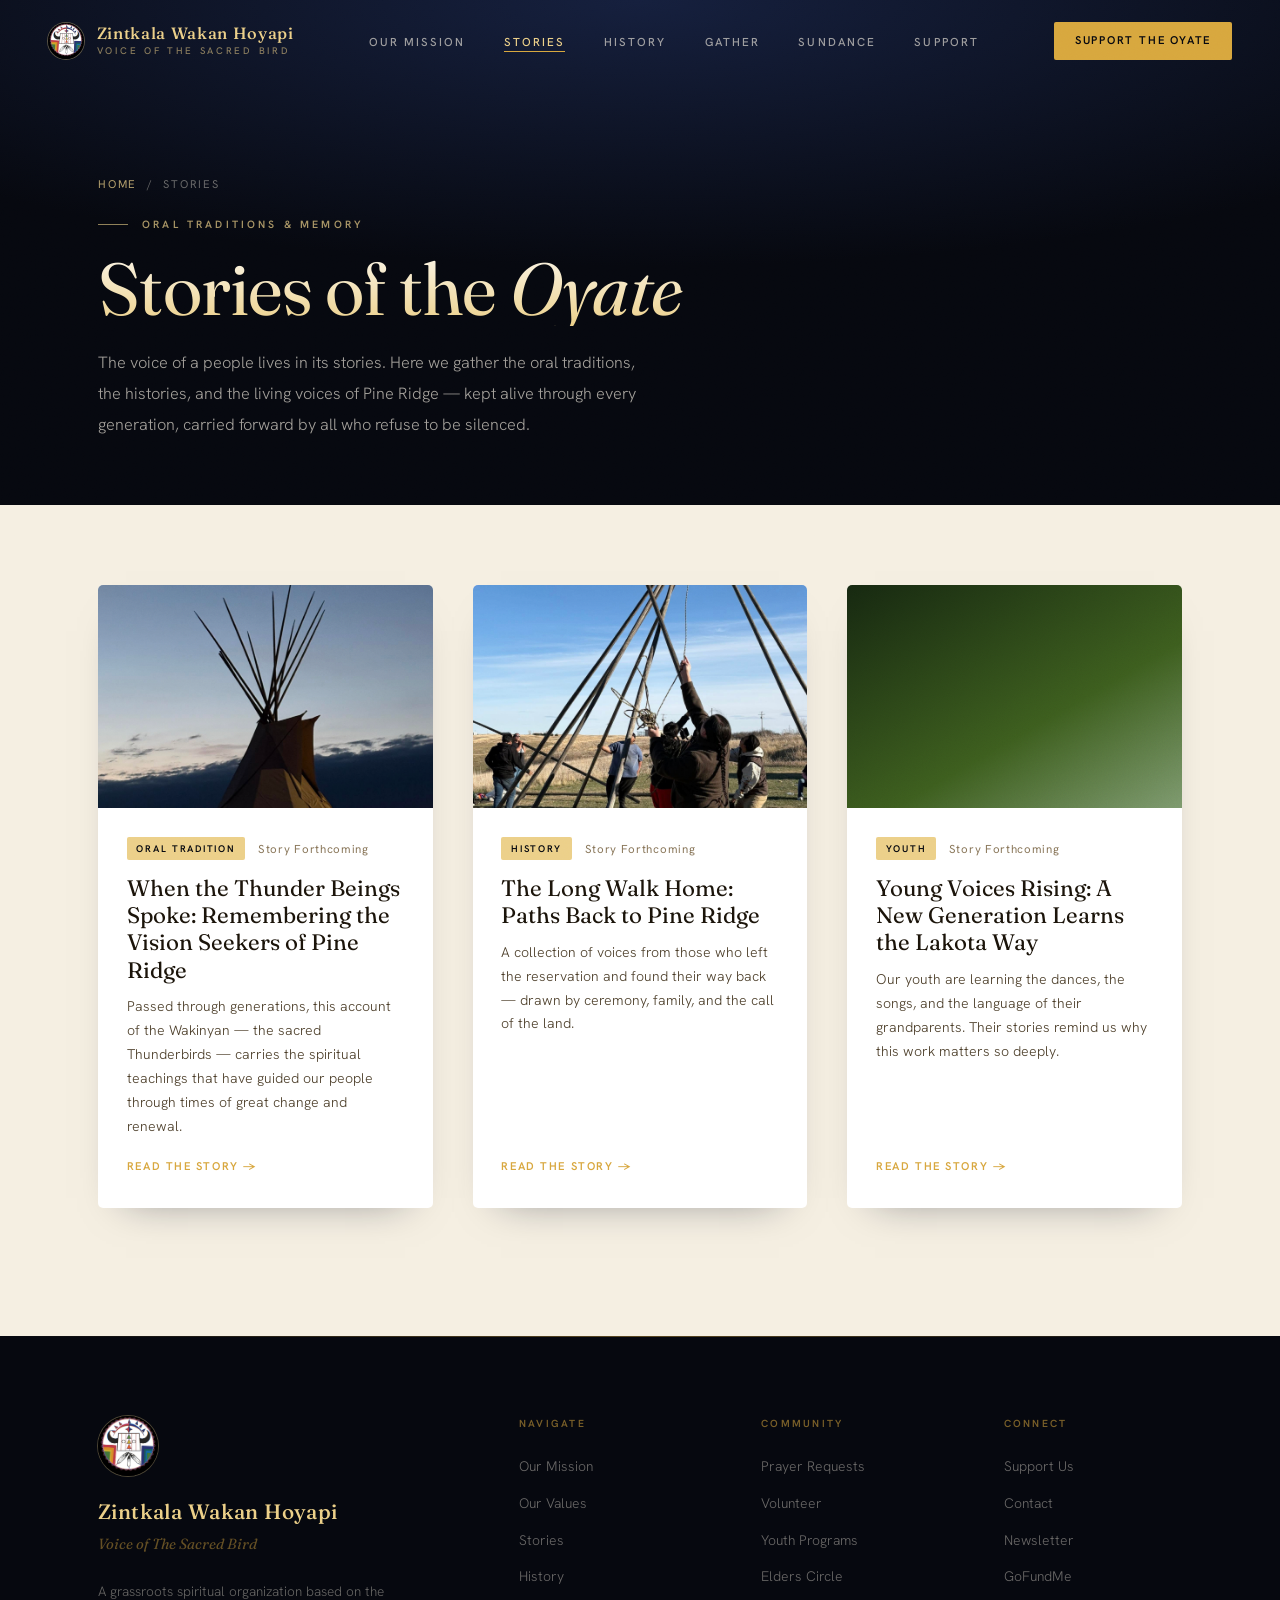
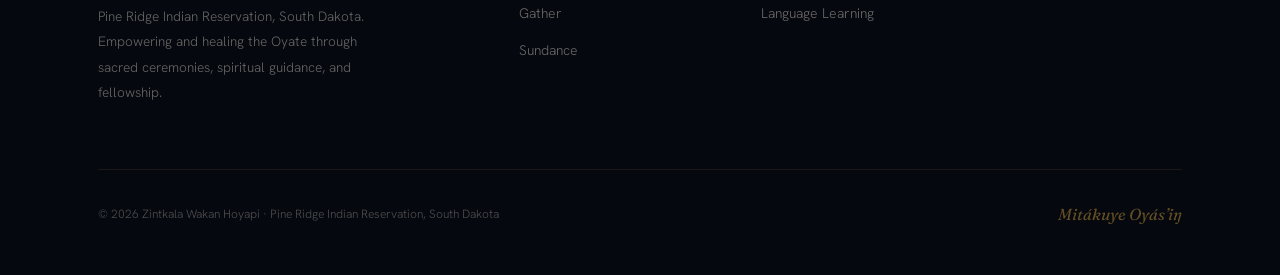
==== commit 46074196: "Add Stories & Sundance pages, expand History with leaders, wire app - Stories index + three article " ====
--- a/stories.html
+++ b/stories.html
@@ -23,6 +23,7 @@
     <li><a href="stories.html" class="active">Stories</a></li>
     <li><a href="index.html#history">History</a></li>
     <li><a href="index.html#events">Gather</a></li>
+    <li><a href="sundance.html">Sundance</a></li>
     <li><a href="index.html#support">Support</a></li>
   </ul>
   <a href="index.html#support" class="nav-donate">Support the Oyate</a>
@@ -101,6 +102,7 @@
           <li><a href="stories.html">Stories</a></li>
           <li><a href="index.html#history">History</a></li>
           <li><a href="index.html#events">Gather</a></li>
+          <li><a href="sundance.html">Sundance</a></li>
         </ul>
       </div>
       <div>
--- a/assets/styles.css
+++ b/assets/styles.css
@@ -424,3 +424,86 @@
     .page-header { padding: 8rem 0 3rem; }
     .article-hero { height:48vh; }
   }
+
+  /* ============ SUNDANCE PAGE ============ */
+  .sd-light { background: var(--bone); padding: 6.5rem 0; }
+  .sd-light:nth-of-type(even) { background: #f0ebde; }
+  .sd-dark { background: var(--night-1); padding: 6.5rem 0; position: relative; overflow: hidden; }
+  .sd-dark.glow { background-image: radial-gradient(110% 70% at 50% 120%, rgba(200,99,42,0.15) 0%, transparent 55%); }
+  .sd-dark .section-label { color: rgba(236,208,137,0.8); }
+  .sd-dark .section-label::before { background: rgba(236,208,137,0.8); }
+  .sd-dark .section-heading { color: var(--bone); }
+  .sd-dark .section-heading em { font-style: italic; color: var(--gold-soft); }
+  .sd-light .section-heading { color: var(--ink); }
+  .sd-light .section-heading em { font-style: italic; color: var(--indigo); }
+  .sd-heading { font-size: clamp(2rem, 3.4vw, 2.9rem); margin-bottom: 1.4rem; }
+  .sd-body { font-weight: 300; line-height: 1.95; font-size: 1.02rem; max-width: 64ch; }
+  .sd-light .sd-body { color: var(--ink-soft); }
+  .sd-dark .sd-body { color: rgba(245,239,226,0.64); }
+  .sd-body + .sd-body { margin-top: 1.1rem; }
+
+  .info-grid { display: grid; grid-template-columns: repeat(auto-fit, minmax(248px, 1fr)); gap: 1.5rem; margin-top: 3rem; }
+  .info-card { padding: 1.9rem 1.8rem; border-radius: 5px; border-top: 2px solid var(--gold); }
+  .sd-light .info-card { background: #fff; box-shadow: 0 16px 38px -28px rgba(11,18,40,0.42); }
+  .sd-dark .info-card { background: rgba(255,255,255,0.04); border: 1px solid var(--line-dark); border-top: 2px solid var(--gold); }
+  .info-card h3 { font-family: 'Fraunces', serif; font-weight: 400; font-size: 1.28rem; margin-bottom: 0.9rem; }
+  .sd-light .info-card h3 { color: var(--ink); }
+  .sd-dark .info-card h3 { color: var(--gold-soft); }
+  .checklist { list-style: none; display: flex; flex-direction: column; gap: 0.65rem; }
+  .checklist li { position: relative; padding-left: 1.5rem; font-size: 0.92rem; font-weight: 300; line-height: 1.65; }
+  .sd-light .checklist li { color: var(--ink-soft); }
+  .sd-dark .checklist li { color: rgba(245,239,226,0.62); }
+  .checklist li::before { content: ''; position: absolute; left: 0; top: 0.6em; width: 6px; height: 6px; border-radius: 50%; background: var(--gold); }
+
+  .day-list { margin-top: 3rem; }
+  .day-row { display: grid; grid-template-columns: 5rem 1fr; gap: 2rem; padding: 2rem 0; align-items: start; }
+  .sd-light .day-row { border-top: 1px solid var(--line-light); }
+  .sd-dark .day-row { border-top: 1px solid var(--line-dark); }
+  .day-num { font-family: 'Fraunces', serif; font-weight: 300; font-size: 1.05rem; letter-spacing: 0.06em; text-transform: uppercase; color: var(--gold); padding-top: 0.3rem; }
+  .day-row h3 { font-family: 'Fraunces', serif; font-weight: 400; font-size: 1.4rem; margin-bottom: 0.6rem; }
+  .sd-light .day-row h3 { color: var(--ink); }
+  .sd-dark .day-row h3 { color: var(--gold-soft); }
+  .day-row p { font-size: 0.95rem; font-weight: 300; line-height: 1.8; }
+  .sd-light .day-row p { color: var(--ink-soft); }
+  .sd-dark .day-row p { color: rgba(245,239,226,0.6); }
+
+  .app-card { display: flex; gap: 2rem; align-items: center; flex-wrap: wrap; background: rgba(255,255,255,0.04);
+    border: 1px solid var(--line-dark); border-radius: 8px; padding: 2.6rem; margin-top: 2.5rem; }
+  .app-icon { width: 88px; height: 88px; border-radius: 20px; flex-shrink: 0; display: flex; align-items: center; justify-content: center;
+    background: linear-gradient(150deg, var(--indigo), var(--night-0)); box-shadow: 0 0 0 1px rgba(236,208,137,0.3), 0 14px 30px -14px rgba(0,0,0,0.6); }
+  .app-text { flex: 1; min-width: 260px; }
+  .app-text h3 { font-family: 'Fraunces', serif; font-weight: 400; font-size: 1.55rem; color: var(--gold-soft); margin-bottom: 0.6rem; }
+  .app-text p { font-size: 0.96rem; font-weight: 300; color: rgba(245,239,226,0.62); line-height: 1.8; margin-bottom: 1.3rem; max-width: 54ch; }
+
+  .sd-callout { margin-top: 2.5rem; padding: 1.6rem 2rem; border-left: 3px solid var(--gold); background: rgba(216,167,62,0.07); border-radius: 0 4px 4px 0; }
+  .sd-dark .sd-callout { background: rgba(216,167,62,0.08); }
+  .sd-callout p { font-family: 'Fraunces', serif; font-style: italic; font-size: 1.25rem; line-height: 1.5; margin: 0; }
+  .sd-light .sd-callout p { color: var(--ink); }
+  .sd-dark .sd-callout p { color: var(--gold-pale); }
+
+  @media (max-width: 860px) {
+    .sd-light, .sd-dark { padding: 4.5rem 0; }
+    .day-row { grid-template-columns: 1fr; gap: 0.4rem; }
+  }
+
+  /* ============ HISTORY — HONORED LEADERS ============ */
+  .leaders { margin-top: 6rem; }
+  .leaders-head { text-align: center; margin-bottom: 3.5rem; }
+  #history .leaders .section-label { justify-content: center; color: rgba(236,208,137,0.8); }
+  #history .leaders .section-label::before { background: rgba(236,208,137,0.8); }
+  #history .leaders .section-heading { color: var(--bone); font-size: clamp(2rem,3.4vw,2.9rem); }
+  #history .leaders .section-heading em { font-style: italic; color: var(--gold-soft); }
+  .leader-grid { display: grid; grid-template-columns: repeat(auto-fit, minmax(248px,1fr)); gap: 1.5rem; }
+  .leader-card { position: relative; overflow: hidden; background: rgba(255,255,255,0.035); border: 1px solid var(--line-dark);
+    border-radius: 6px; padding: 2rem 1.9rem; transition: transform .4s cubic-bezier(.2,.7,.3,1), background .4s, border-color .4s; }
+  .leader-card::before { content: ''; position: absolute; left: 0; top: 0; bottom: 0; width: 2px; background: linear-gradient(var(--gold), transparent); }
+  .leader-card:hover { transform: translateY(-5px); background: rgba(26,39,77,0.5); border-color: rgba(216,167,62,0.35); }
+  .leader-name { font-family: 'Fraunces', serif; font-weight: 400; font-size: 1.5rem; color: var(--gold-soft); line-height: 1.08; }
+  .leader-lakota { font-family: 'Fraunces', serif; font-style: italic; font-size: 0.98rem; color: rgba(236,208,137,0.62); margin-top: 0.25rem; min-height: 1.2em; }
+  .leader-meta { font-size: 0.64rem; font-weight: 600; letter-spacing: 0.16em; text-transform: uppercase; color: var(--sage); margin: 0.9rem 0; }
+  .leader-legacy { font-size: 0.9rem; font-weight: 300; color: rgba(245,239,226,0.62); line-height: 1.75; }
+  @media (max-width:1000px){ .leaders { margin-top: 4rem; } }
+
+  /* Wakinyan Woonspe app icon (uses the app's thunderbird logo) */
+  .app-icon-img { width: 112px; height: auto; flex-shrink: 0; filter: drop-shadow(0 10px 22px rgba(0,0,0,0.55)); }
+  @media (max-width:860px){ .app-icon-img { width: 86px; } }
